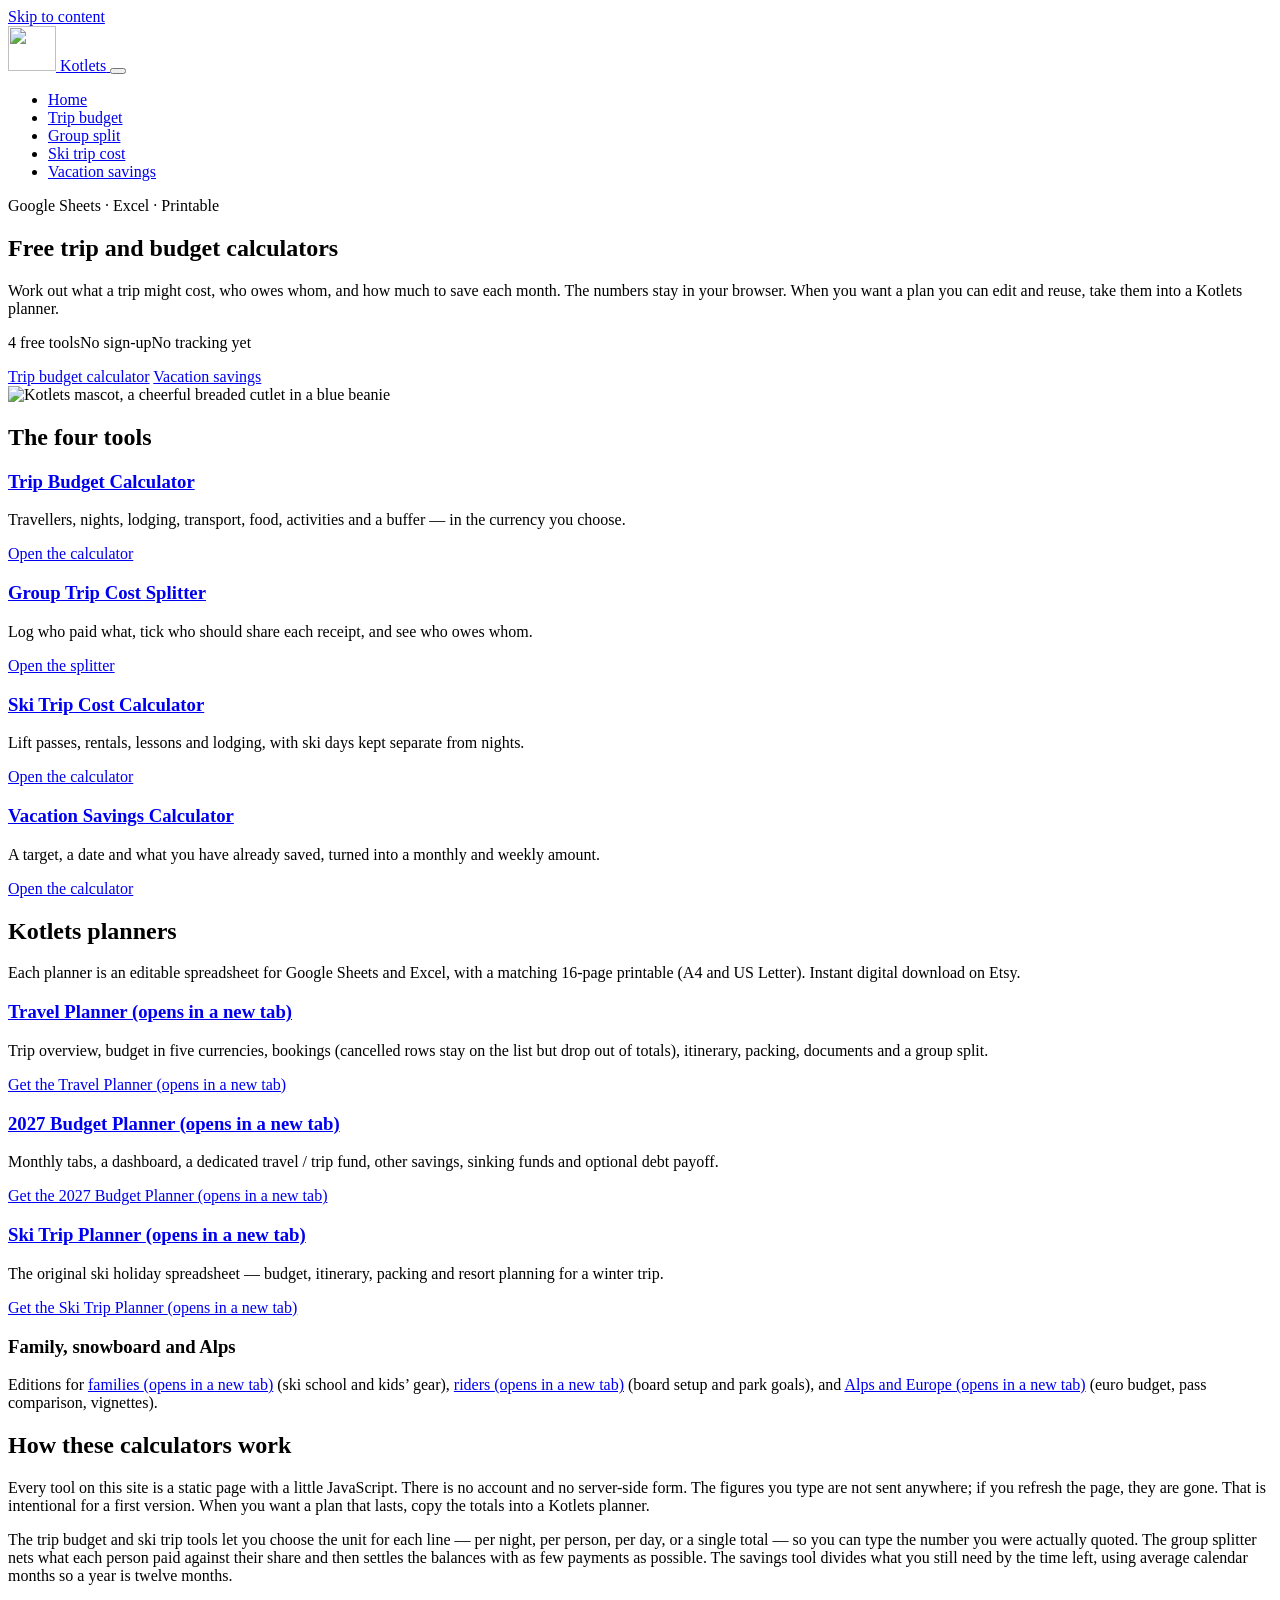
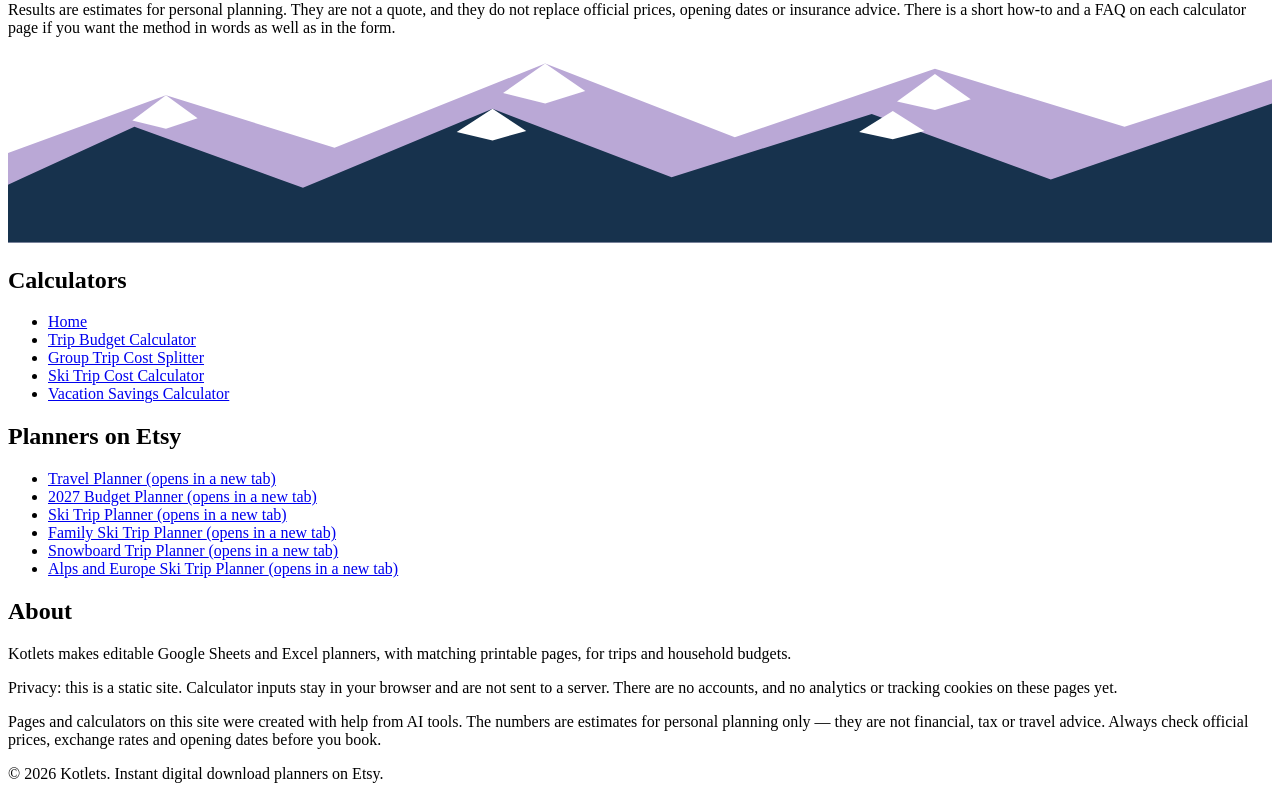
==== index.html @ e0bc7e10 "Publish Kotlets calculator site" ====
<!DOCTYPE html>
<html lang="en">
<head>
  <meta charset="utf-8">
  <meta name="viewport" content="width=device-width, initial-scale=1">
  <title>Free Trip and Budget Calculators | Kotlets</title>
  <meta name="description" content="Free trip budget, group cost split, ski trip cost and vacation savings calculators from Kotlets, plus Google Sheets and Excel planners on Etsy.">
  <link rel="canonical" href="https://mozght.github.io/kotlets/">
  <meta name="robots" content="index,follow">
  <meta name="theme-color" content="#17324D">
  <meta property="og:type" content="website">
  <meta property="og:site_name" content="Kotlets">
  <meta property="og:title" content="Free Trip and Budget Calculators | Kotlets">
  <meta property="og:description" content="Free trip budget, group cost split, ski trip cost and vacation savings calculators from Kotlets, plus Google Sheets and Excel planners on Etsy.">
  <meta property="og:url" content="https://mozght.github.io/kotlets/">
  <meta property="og:image" content="https://mozght.github.io/kotlets/img/og-image.png">
  <meta property="og:image:width" content="1200">
  <meta property="og:image:height" content="630">
  <meta name="twitter:card" content="summary_large_image">
  <meta name="twitter:title" content="Free Trip and Budget Calculators | Kotlets">
  <meta name="twitter:description" content="Free trip budget, group cost split, ski trip cost and vacation savings calculators from Kotlets, plus Google Sheets and Excel planners on Etsy.">
  <meta name="twitter:image" content="https://mozght.github.io/kotlets/img/og-image.png">
  <link rel="icon" href="img/favicon-32.png" type="image/png" sizes="32x32">
  <link rel="icon" href="img/favicon.png" type="image/png" sizes="48x48">
  <link rel="apple-touch-icon" href="img/apple-touch-icon.png">
  <link rel="stylesheet" href="css/styles.css">
  <script type="application/ld+json">{"@context": "https://schema.org", "@graph": [{"@type": "Organization", "@id": "https://mozght.github.io/kotlets/#org", "name": "Kotlets", "url": "https://mozght.github.io/kotlets/", "logo": "https://mozght.github.io/kotlets/img/logo.png", "description": "Digital travel and budget planners for Google Sheets and Excel, plus free trip calculators."}, {"@type": "WebSite", "@id": "https://mozght.github.io/kotlets/#site", "url": "https://mozght.github.io/kotlets/", "name": "Kotlets", "publisher": {"@id": "https://mozght.github.io/kotlets/#org"}}, {"@type": "CollectionPage", "@id": "https://mozght.github.io/kotlets/#home", "name": "Free trip and budget calculators", "url": "https://mozght.github.io/kotlets/", "isPartOf": {"@id": "https://mozght.github.io/kotlets/#site"}}]}</script>
</head>
<body>
  <a class="skip" href="#content">Skip to content</a>
  <div class="topbar" aria-hidden="true"></div>
  <header class="site-header">
    <div class="header-inner">
      <a class="brand" href="index.html">
        <img src="img/mascot.png" width="48" height="45" alt="">
        <span class="brand-name">Kotlets</span>
      </a>
      <button class="nav-toggle" type="button" aria-controls="site-nav" aria-expanded="false" aria-label="Open menu">
        <span class="bars" aria-hidden="true"></span>
      </button>
      <nav class="nav" id="site-nav" aria-label="Primary">
        <ul><li><a href="index.html" aria-current="page">Home</a></li><li><a href="trip-budget-calculator.html">Trip budget</a></li><li><a href="group-trip-cost-splitter.html">Group split</a></li><li><a href="ski-trip-cost-calculator.html">Ski trip cost</a></li><li><a href="vacation-savings-calculator.html">Vacation savings</a></li></ul>
      </nav>
    </div>
  </header>

  <main id="content">
    <section class="hero wrap">
      <div class="hero-grid">
        <div>
          <p class="kicker">Google Sheets · Excel · Printable</p>
          <h1>Free trip and budget calculators</h1>
          <p class="lede">Work out what a trip might cost, who owes whom, and how much to save each month. The numbers stay in your browser. When you want a plan you can edit and reuse, take them into a Kotlets planner.</p>
          <p><span class="pill">4 free tools</span><span class="pill navy">No sign-up</span><span class="pill line">No tracking yet</span></p>
          <div class="btn-row">
            <a class="btn" href="trip-budget-calculator.html">Trip budget calculator</a>
            <a class="btn btn-ghost" href="vacation-savings-calculator.html">Vacation savings</a>
          </div>
        </div>
        <div>
          <img class="mascot" src="img/mascot.png" width="230" height="218" alt="Kotlets mascot, a cheerful breaded cutlet in a blue beanie">
        </div>
      </div>
    </section>

    <section class="wrap tools" aria-labelledby="tools-h">
      <h2 id="tools-h">The four tools</h2>
      <div class="grid tools">
        <article class="card tool-card">
          <h3><a href="trip-budget-calculator.html">Trip Budget Calculator</a></h3>
          <p>Travellers, nights, lodging, transport, food, activities and a buffer — in the currency you choose.</p>
          <a class="btn" href="trip-budget-calculator.html">Open the calculator</a>
        </article>
        <article class="card tool-card alt">
          <h3><a href="group-trip-cost-splitter.html">Group Trip Cost Splitter</a></h3>
          <p>Log who paid what, tick who should share each receipt, and see who owes whom.</p>
          <a class="btn" href="group-trip-cost-splitter.html">Open the splitter</a>
        </article>
        <article class="card tool-card">
          <h3><a href="ski-trip-cost-calculator.html">Ski Trip Cost Calculator</a></h3>
          <p>Lift passes, rentals, lessons and lodging, with ski days kept separate from nights.</p>
          <a class="btn" href="ski-trip-cost-calculator.html">Open the calculator</a>
        </article>
        <article class="card tool-card alt">
          <h3><a href="vacation-savings-calculator.html">Vacation Savings Calculator</a></h3>
          <p>A target, a date and what you have already saved, turned into a monthly and weekly amount.</p>
          <a class="btn" href="vacation-savings-calculator.html">Open the calculator</a>
        </article>
      </div>
    </section>

    <section class="wrap showcase" aria-labelledby="planners-h">
      <h2 id="planners-h">Kotlets planners</h2>
      <p class="lede">Each planner is an editable spreadsheet for Google Sheets and Excel, with a matching 16-page printable (A4 and US Letter). Instant digital download on Etsy.</p>
      <div class="grid showcase-grid">
        <article class="planner">
          <h3><a href="https://www.etsy.com/listing/4614671910/travel-planner-spreadsheet-google-sheets" rel="noopener" target="_blank">Travel Planner <span class="visually-hidden">(opens in a new tab)</span></a></h3>
          <p>Trip overview, budget in five currencies, bookings (cancelled rows stay on the list but drop out of totals), itinerary, packing, documents and a group split.</p>
          <a href="https://www.etsy.com/listing/4614671910/travel-planner-spreadsheet-google-sheets" rel="noopener" target="_blank">Get the Travel Planner <span class="visually-hidden">(opens in a new tab)</span></a>
        </article>
        <article class="planner">
          <h3><a href="https://www.etsy.com/listing/4614656729/2027-budget-planner-google-sheets-excel" rel="noopener" target="_blank">2027 Budget Planner <span class="visually-hidden">(opens in a new tab)</span></a></h3>
          <p>Monthly tabs, a dashboard, a dedicated travel / trip fund, other savings, sinking funds and optional debt payoff.</p>
          <a href="https://www.etsy.com/listing/4614656729/2027-budget-planner-google-sheets-excel" rel="noopener" target="_blank">Get the 2027 Budget Planner <span class="visually-hidden">(opens in a new tab)</span></a>
        </article>
        <article class="planner">
          <h3><a href="https://www.etsy.com/listing/4603663745" rel="noopener" target="_blank">Ski Trip Planner <span class="visually-hidden">(opens in a new tab)</span></a></h3>
          <p>The original ski holiday spreadsheet — budget, itinerary, packing and resort planning for a winter trip.</p>
          <a href="https://www.etsy.com/listing/4603663745" rel="noopener" target="_blank">Get the Ski Trip Planner <span class="visually-hidden">(opens in a new tab)</span></a>
        </article>
        <article class="planner">
          <h3>Family, snowboard and Alps</h3>
          <p>Editions for <a href="https://www.etsy.com/listing/4604086456" rel="noopener" target="_blank">families <span class="visually-hidden">(opens in a new tab)</span></a> (ski school and kids’ gear), <a href="https://www.etsy.com/listing/4604087324" rel="noopener" target="_blank">riders <span class="visually-hidden">(opens in a new tab)</span></a> (board setup and park goals), and <a href="https://www.etsy.com/listing/4604064801" rel="noopener" target="_blank">Alps and Europe <span class="visually-hidden">(opens in a new tab)</span></a> (euro budget, pass comparison, vignettes).</p>
        </article>
      </div>
    </section>

    <article class="prose">
      <h2>How these calculators work</h2>
      <p>Every tool on this site is a static page with a little JavaScript. There is no account and no server-side form. The figures you type are not sent anywhere; if you refresh the page, they are gone. That is intentional for a first version. When you want a plan that lasts, copy the totals into a Kotlets planner.</p>
      <p>The trip budget and ski trip tools let you choose the unit for each line — per night, per person, per day, or a single total — so you can type the number you were actually quoted. The group splitter nets what each person paid against their share and then settles the balances with as few payments as possible. The savings tool divides what you still need by the time left, using average calendar months so a year is twelve months.</p>
      <p>Results are estimates for personal planning. They are not a quote, and they do not replace official prices, opening dates or insurance advice. There is a short how-to and a FAQ on each calculator page if you want the method in words as well as in the form.</p>
    </article>
  </main>

  <footer class="site-footer">
    <svg class="mtn" viewBox="0 0 1200 180" xmlns="http://www.w3.org/2000/svg" aria-hidden="true" focusable="false" preserveAspectRatio="none">
  <path fill="#BAA8D6" d="M0 180V95l150-55 160 50 200-80 180 70 190-65 180 55 140-45V180Z"/>
  <path fill="#17324D" d="M0 180V125l120-55 160 58 180-75 170 65 190-60 170 62 210-72V180Z"/>
  <path fill="#fff" d="M150 40l-32 24 32 8 30-10zM510 10l-40 28 40 10 38-12zM880 20l-36 26 36 8 34-10zM460 53l-34 22 34 8 32-9zM840 55l-32 20 32 7 30-8z"/>
</svg>
    <div class="foot-body">
      <div class="foot-inner">
        <div class="foot-grid">
          <div>
            <h2>Calculators</h2>
            <ul><li><a href="index.html">Home</a></li><li><a href="trip-budget-calculator.html">Trip Budget Calculator</a></li><li><a href="group-trip-cost-splitter.html">Group Trip Cost Splitter</a></li><li><a href="ski-trip-cost-calculator.html">Ski Trip Cost Calculator</a></li><li><a href="vacation-savings-calculator.html">Vacation Savings Calculator</a></li></ul>
          </div>
          <div>
            <h2>Planners on Etsy</h2>
            <ul>
              <li><a href="https://www.etsy.com/listing/4614671910/travel-planner-spreadsheet-google-sheets" rel="noopener" target="_blank">Travel Planner <span class="visually-hidden">(opens in a new tab)</span></a></li>
              <li><a href="https://www.etsy.com/listing/4614656729/2027-budget-planner-google-sheets-excel" rel="noopener" target="_blank">2027 Budget Planner <span class="visually-hidden">(opens in a new tab)</span></a></li>
              <li><a href="https://www.etsy.com/listing/4603663745" rel="noopener" target="_blank">Ski Trip Planner <span class="visually-hidden">(opens in a new tab)</span></a></li>
              <li><a href="https://www.etsy.com/listing/4604086456" rel="noopener" target="_blank">Family Ski Trip Planner <span class="visually-hidden">(opens in a new tab)</span></a></li>
              <li><a href="https://www.etsy.com/listing/4604087324" rel="noopener" target="_blank">Snowboard Trip Planner <span class="visually-hidden">(opens in a new tab)</span></a></li>
              <li><a href="https://www.etsy.com/listing/4604064801" rel="noopener" target="_blank">Alps and Europe Ski Trip Planner <span class="visually-hidden">(opens in a new tab)</span></a></li>
            </ul>
          </div>
          <div>
            <h2>About</h2>
            <p class="fine" style="margin-top:0">Kotlets makes editable Google Sheets and Excel planners, with matching printable pages, for trips and household budgets.</p>
          </div>
        </div>
        <p class="fine" id="privacy">Privacy: this is a static site. Calculator inputs stay in your browser and are not sent to a server. There are no accounts, and no analytics or tracking cookies on these pages yet.</p>
        <p class="fine">Pages and calculators on this site were created with help from AI tools. The numbers are estimates for personal planning only — they are not financial, tax or travel advice. Always check official prices, exchange rates and opening dates before you book.</p>
        <p class="copy">© <span id="year">2026</span> Kotlets. Instant digital download planners on Etsy.</p>
      </div>
    </div>
  </footer>
  <script src="js/calc.js" defer></script>
  <script src="js/app.js" defer></script>
</body>
</html>
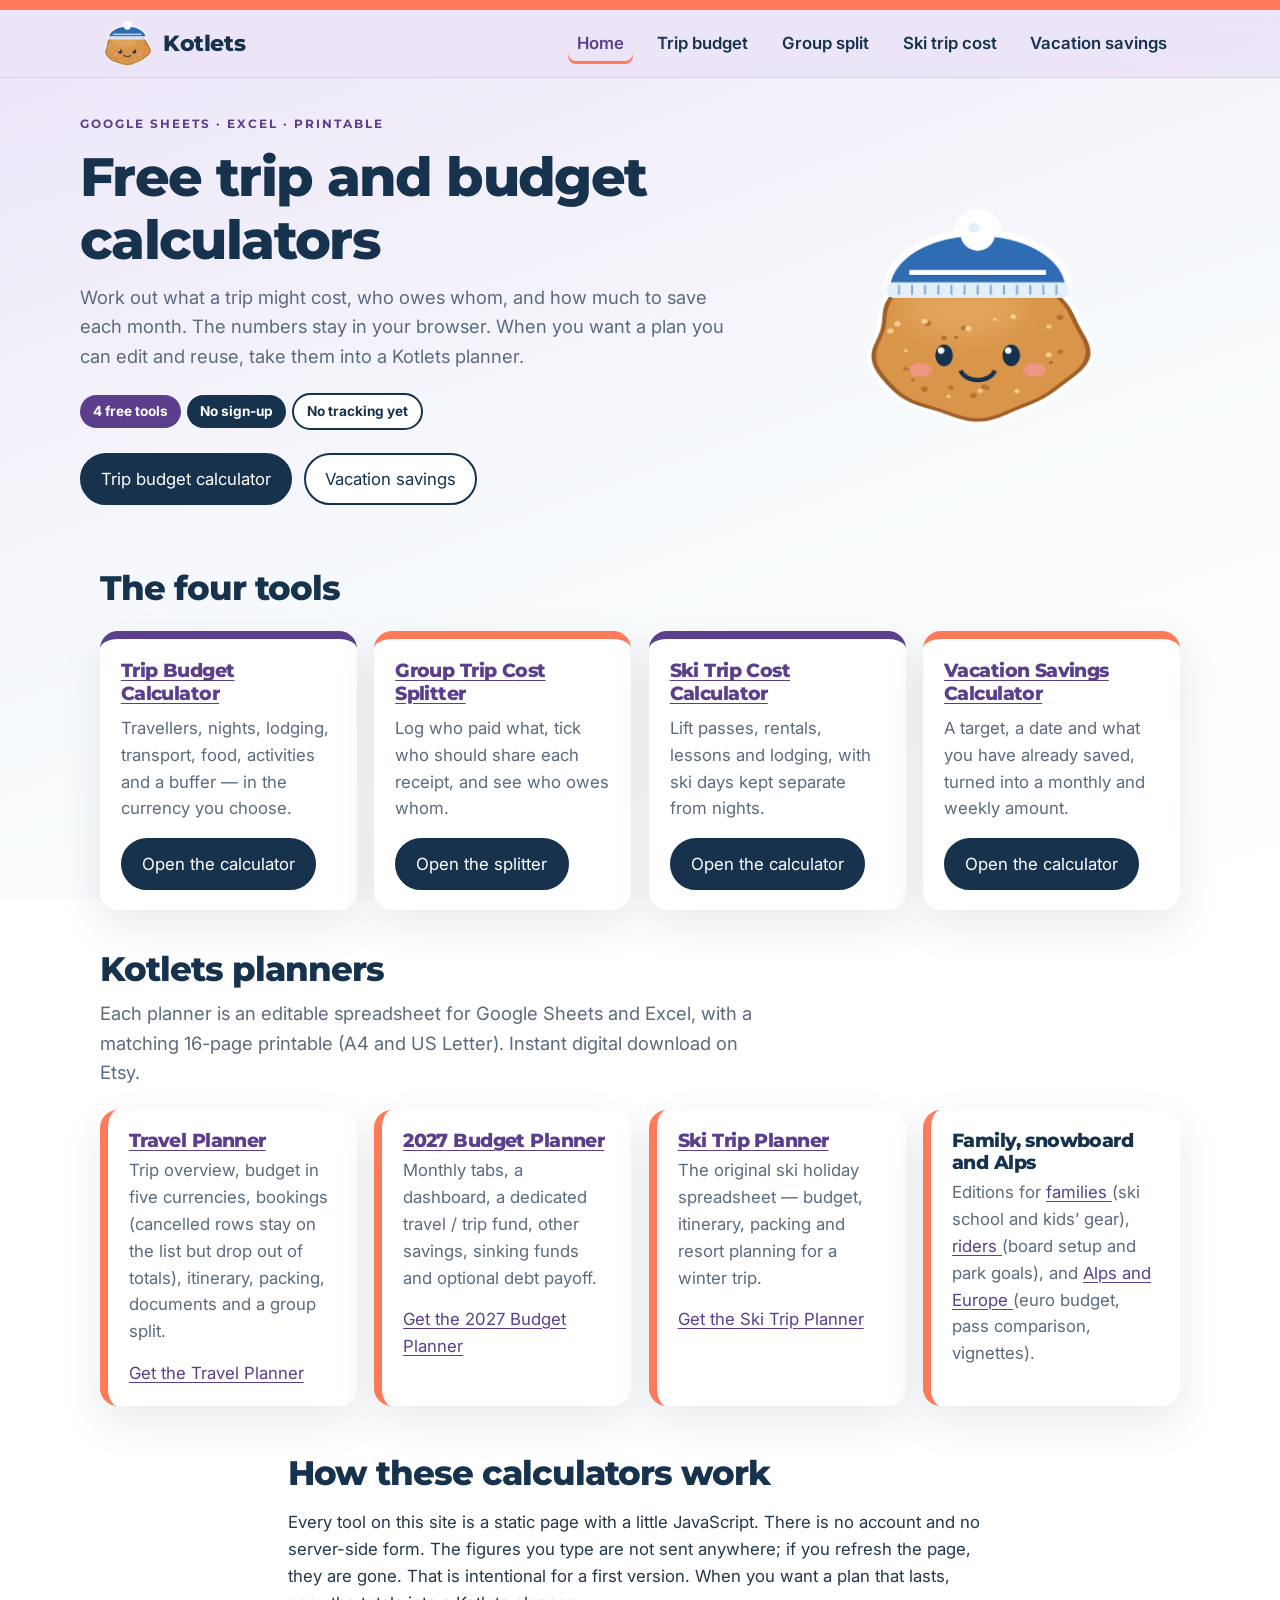
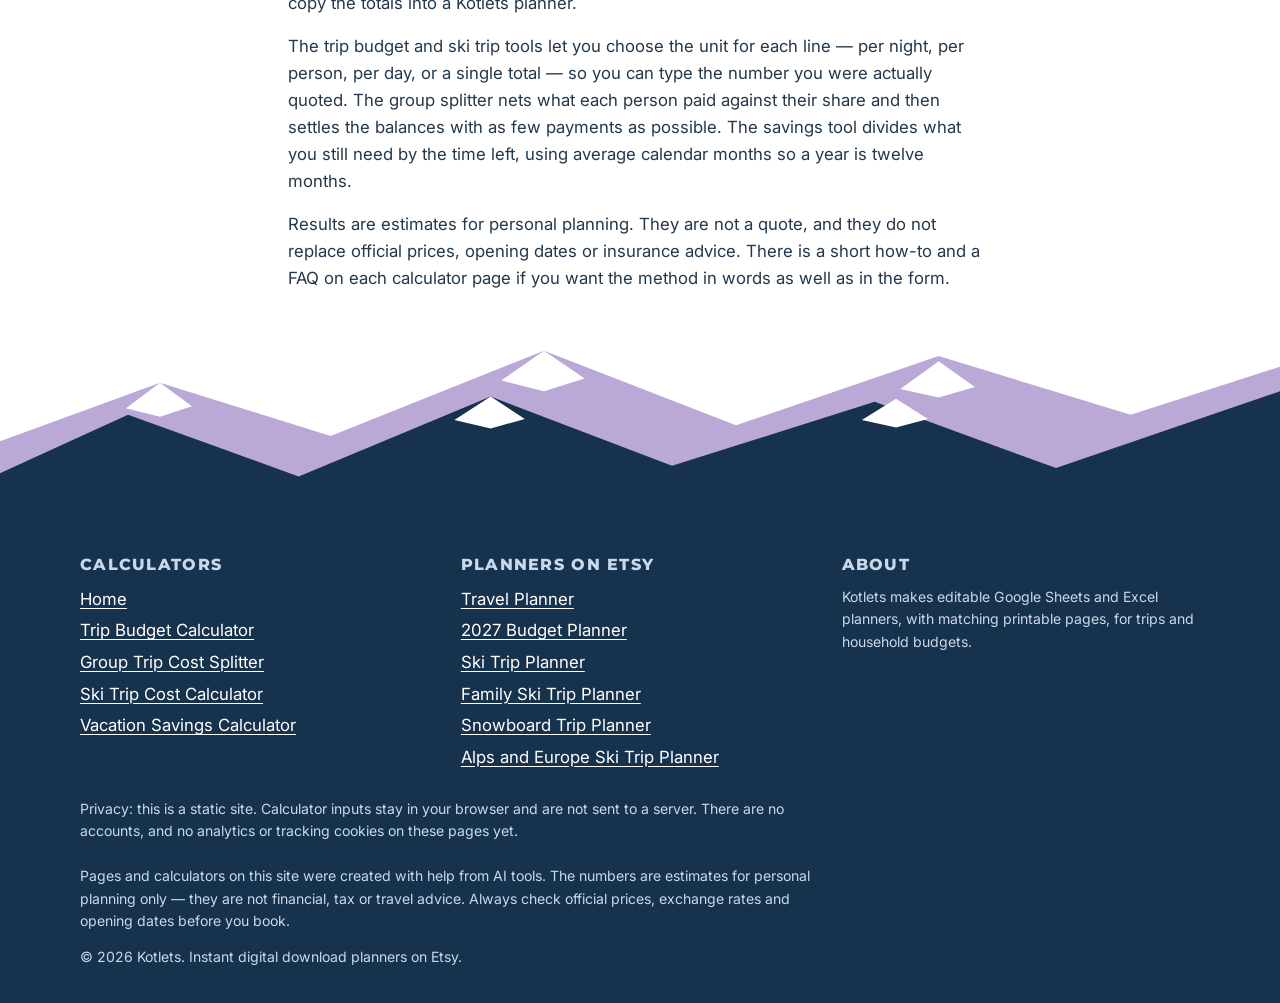
==== commit 38a67a48: "Switch to downloadplanner.com" ====
--- a/index.html
+++ b/index.html
@@ -5,26 +5,26 @@
   <meta name="viewport" content="width=device-width, initial-scale=1">
   <title>Free Trip and Budget Calculators | Kotlets</title>
   <meta name="description" content="Free trip budget, group cost split, ski trip cost and vacation savings calculators from Kotlets, plus Google Sheets and Excel planners on Etsy.">
-  <link rel="canonical" href="https://mozght.github.io/kotlets/">
+  <link rel="canonical" href="https://downloadplanner.com/">
   <meta name="robots" content="index,follow">
   <meta name="theme-color" content="#17324D">
   <meta property="og:type" content="website">
   <meta property="og:site_name" content="Kotlets">
   <meta property="og:title" content="Free Trip and Budget Calculators | Kotlets">
   <meta property="og:description" content="Free trip budget, group cost split, ski trip cost and vacation savings calculators from Kotlets, plus Google Sheets and Excel planners on Etsy.">
-  <meta property="og:url" content="https://mozght.github.io/kotlets/">
-  <meta property="og:image" content="https://mozght.github.io/kotlets/img/og-image.png">
+  <meta property="og:url" content="https://downloadplanner.com/">
+  <meta property="og:image" content="https://downloadplanner.com/img/og-image.png">
   <meta property="og:image:width" content="1200">
   <meta property="og:image:height" content="630">
   <meta name="twitter:card" content="summary_large_image">
   <meta name="twitter:title" content="Free Trip and Budget Calculators | Kotlets">
   <meta name="twitter:description" content="Free trip budget, group cost split, ski trip cost and vacation savings calculators from Kotlets, plus Google Sheets and Excel planners on Etsy.">
-  <meta name="twitter:image" content="https://mozght.github.io/kotlets/img/og-image.png">
+  <meta name="twitter:image" content="https://downloadplanner.com/img/og-image.png">
   <link rel="icon" href="img/favicon-32.png" type="image/png" sizes="32x32">
   <link rel="icon" href="img/favicon.png" type="image/png" sizes="48x48">
   <link rel="apple-touch-icon" href="img/apple-touch-icon.png">
   <link rel="stylesheet" href="css/styles.css">
-  <script type="application/ld+json">{"@context": "https://schema.org", "@graph": [{"@type": "Organization", "@id": "https://mozght.github.io/kotlets/#org", "name": "Kotlets", "url": "https://mozght.github.io/kotlets/", "logo": "https://mozght.github.io/kotlets/img/logo.png", "description": "Digital travel and budget planners for Google Sheets and Excel, plus free trip calculators."}, {"@type": "WebSite", "@id": "https://mozght.github.io/kotlets/#site", "url": "https://mozght.github.io/kotlets/", "name": "Kotlets", "publisher": {"@id": "https://mozght.github.io/kotlets/#org"}}, {"@type": "CollectionPage", "@id": "https://mozght.github.io/kotlets/#home", "name": "Free trip and budget calculators", "url": "https://mozght.github.io/kotlets/", "isPartOf": {"@id": "https://mozght.github.io/kotlets/#site"}}]}</script>
+  <script type="application/ld+json">{"@context": "https://schema.org", "@graph": [{"@type": "Organization", "@id": "https://downloadplanner.com/#org", "name": "Kotlets", "url": "https://downloadplanner.com/", "logo": "https://downloadplanner.com/img/logo.png", "description": "Digital travel and budget planners for Google Sheets and Excel, plus free trip calculators."}, {"@type": "WebSite", "@id": "https://downloadplanner.com/#site", "url": "https://downloadplanner.com/", "name": "Kotlets", "publisher": {"@id": "https://downloadplanner.com/#org"}}, {"@type": "CollectionPage", "@id": "https://downloadplanner.com/#home", "name": "Free trip and budget calculators", "url": "https://downloadplanner.com/", "isPartOf": {"@id": "https://downloadplanner.com/#site"}}]}</script>
 </head>
 <body>
   <a class="skip" href="#content">Skip to content</a>
--- a/css/styles.css
+++ b/css/styles.css
@@ -0,0 +1,279 @@
+/* Kotlets — shop-standard listing palette, mobile first */
+:root{
+  --navy:#17324D;
+  --coral:#FF7A59;
+  --purple:#5B3F8C;
+  --lavender:#ECE4F7;
+  --pale:#F7FAFC;
+  --white:#fff;
+  --muted:#5A6B7D;
+  --gold:#C79212;
+  --line:#C9D9EA;
+  --card:#fff;
+  --shadow:0 16px 40px rgba(23,50,77,.10);
+  --max:1120px;
+  --sans:Inter,system-ui,-apple-system,Segoe UI,Roboto,sans-serif;
+  --display:Montserrat,Inter,system-ui,sans-serif;
+  --focus:0 0 0 3px #fff,0 0 0 6px var(--purple);
+}
+*{box-sizing:border-box}
+html{scroll-behavior:smooth}
+html,body{margin:0;padding:0}
+body{
+  font-family:var(--sans);
+  color:var(--navy);
+  background:linear-gradient(160deg,var(--lavender) 0%,var(--pale) 52%,var(--white) 100%);
+  background-attachment:fixed;
+  line-height:1.6;
+  min-height:100vh;
+  font-size:1.05rem;
+}
+img{max-width:100%;height:auto;display:block}
+a{color:var(--purple);text-underline-offset:3px}
+a:hover{color:var(--navy)}
+:focus-visible{outline:3px solid var(--purple);outline-offset:3px}
+.skip{
+  position:absolute;left:-999px;top:0;background:var(--navy);color:#fff;
+  padding:.75rem 1rem;z-index:1000
+}
+.skip:focus{left:1rem;top:1rem}
+
+/* Header */
+.topbar{height:10px;background:var(--coral)}
+.site-header{
+  position:sticky;top:0;z-index:50;
+  background:rgba(236,228,247,.92);
+  backdrop-filter:blur(10px);
+  border-bottom:1px solid rgba(91,63,140,.12);
+}
+.header-inner{
+  max-width:var(--max);margin:0 auto;padding:.7rem 1.25rem;
+  display:flex;align-items:center;justify-content:space-between;gap:1rem;
+}
+.brand{display:flex;align-items:center;gap:.7rem;text-decoration:none;color:var(--navy)}
+.brand img{width:48px;height:45px;object-fit:contain}
+.brand-name{font-family:var(--display);font-weight:800;font-size:1.35rem;letter-spacing:-.02em}
+.nav-toggle{
+  display:inline-flex;align-items:center;justify-content:center;
+  width:44px;height:44px;border:2px solid var(--navy);border-radius:10px;
+  background:#fff;color:var(--navy);cursor:pointer;
+}
+.nav-toggle .bars{display:block;width:18px;height:2px;background:currentColor;position:relative}
+.nav-toggle .bars:before,.nav-toggle .bars:after{
+  content:"";position:absolute;left:0;width:18px;height:2px;background:currentColor
+}
+.nav-toggle .bars:before{top:-6px}
+.nav-toggle .bars:after{top:6px}
+.nav{display:none;position:absolute;left:0;right:0;top:100%;
+  background:#fff;border-bottom:1px solid var(--line);padding:.5rem 1.25rem 1rem;
+  box-shadow:var(--shadow)
+}
+.nav.is-open{display:block}
+.nav ul{list-style:none;margin:0;padding:0;display:flex;flex-direction:column;gap:.25rem}
+.nav a{
+  display:block;padding:.6rem .4rem;text-decoration:none;color:var(--navy);
+  font-weight:600;border-radius:8px
+}
+.nav a:hover{background:var(--lavender);color:var(--purple)}
+.nav a[aria-current="page"]{color:var(--purple);box-shadow:inset 0 -3px 0 var(--coral)}
+
+/* Layout */
+.wrap{max-width:var(--max);margin:0 auto;padding:0 1.25rem}
+.hero{padding:2.2rem 0 1.5rem}
+.kicker{
+  font-family:var(--display);font-weight:700;letter-spacing:.16em;
+  color:var(--purple);font-size:.78rem;text-transform:uppercase;margin:0 0 .8rem
+}
+h1,h2,h3{font-family:var(--display);font-weight:800;line-height:1.15;letter-spacing:-.03em;margin:0 0 .7rem}
+h1{font-size:clamp(2rem,6vw,3.4rem);color:var(--navy)}
+h2{font-size:clamp(1.5rem,3.5vw,2.1rem)}
+h3{font-size:1.2rem}
+.lede{font-size:1.15rem;color:var(--muted);max-width:42rem;margin:0 0 1.4rem}
+.hero-grid{display:grid;gap:1.5rem;align-items:center}
+.mascot{width:180px;height:auto;margin:0 auto}
+.pill{
+  display:inline-block;background:var(--purple);color:#fff;font-weight:700;
+  padding:.35rem .8rem;border-radius:999px;font-size:.85rem;margin:0 .4rem .4rem 0
+}
+.pill.navy{background:var(--navy)}
+.pill.line{background:#fff;color:var(--navy);border:2px solid var(--navy)}
+
+/* Cards & buttons */
+.btn{
+  display:inline-flex;align-items:center;justify-content:center;gap:.4rem;
+  background:var(--navy);color:#fff;text-decoration:none;font-weight:700;
+  padding:.85rem 1.2rem;border-radius:999px;border:2px solid var(--navy);
+  cursor:pointer;font:inherit;line-height:1.2
+}
+.btn:hover{background:#0f2233;color:#fff}
+.btn-ghost{background:#fff;color:var(--navy)}
+.btn-ghost:hover{background:var(--lavender);color:var(--navy)}
+.btn-row{display:flex;flex-wrap:wrap;gap:.7rem;margin:1rem 0}
+.card{
+  background:var(--card);border-radius:18px;box-shadow:var(--shadow);
+  padding:1.25rem 1.3rem;border-top:8px solid var(--purple)
+}
+.card.alt{border-top-color:var(--coral)}
+.grid{display:grid;gap:1.1rem}
+.tools{margin-top:1.5rem;margin-bottom:2.5rem}
+.tool-card h2{font-size:1.3rem;margin-bottom:.35rem}
+.tool-card p{margin:0 0 1rem;color:var(--muted)}
+.showcase{margin-top:2rem;margin-bottom:3rem}
+.planner{
+  background:#fff;border-radius:18px;padding:1.2rem 1.3rem;
+  box-shadow:var(--shadow);border-left:8px solid var(--coral)
+}
+.planner h3{margin-bottom:.35rem}
+.planner p{margin:0 0 .9rem;color:var(--muted)}
+
+/* Calculator */
+.calc-layout{display:grid;gap:1.25rem;margin:0 0 2.5rem}
+.panel{
+  background:#fff;border-radius:18px;box-shadow:var(--shadow);
+  padding:1.2rem 1.15rem;border:1px solid var(--line)
+}
+.panel h2{font-size:1.25rem}
+.fields{display:grid;gap:.9rem}
+.field{display:flex;flex-direction:column;gap:.3rem}
+.field-row{display:grid;gap:.7rem}
+label,fieldset legend{font-weight:600;font-size:.95rem}
+.hint{font-size:.85rem;color:var(--muted);font-weight:400}
+input[type="number"],input[type="text"],input[type="date"],select,textarea{
+  font:inherit;padding:.65rem .7rem;border:2px solid var(--line);border-radius:10px;
+  background:#fff;color:var(--navy);width:100%;min-height:44px
+}
+input:focus,select:focus,textarea:focus{border-color:var(--purple)}
+fieldset{border:0;padding:0;margin:0}
+.results{
+  background:var(--navy);color:#fff;border-radius:18px;padding:1.3rem 1.2rem;
+  box-shadow:var(--shadow)
+}
+.results h2{color:#fff}
+.results .big{font-family:var(--display);font-weight:800;font-size:clamp(1.8rem,5vw,2.6rem);margin:.2rem 0}
+.results .gold{color:var(--gold)}
+.results table{width:100%;border-collapse:collapse;margin:1rem 0;font-size:.95rem}
+.results th,.results td{text-align:left;padding:.4rem 0;border-bottom:1px solid rgba(255,255,255,.15)}
+.results th{font-weight:600;color:#c9d9ea}
+.settle li{margin:.35rem 0}
+.callout{
+  background:var(--navy);color:#fff;border-radius:14px;padding:1rem 1.1rem;
+  border-left:8px solid var(--coral);margin:1rem 0
+}
+.callout a{color:#fff}
+.cta-box{
+  background:#fff;border-radius:18px;padding:1.4rem 1.3rem;margin-top:1.5rem;margin-bottom:2.5rem;
+  box-shadow:var(--shadow);border-top:8px solid var(--coral)
+}
+.cta-box p{color:var(--muted)}
+
+/* Prose / FAQ */
+.prose{max-width:44rem;margin:0 auto 3rem}
+.prose h2{margin:2rem 0 .8rem}
+.prose h3{margin:1.4rem 0 .5rem}
+.prose p,.prose li{color:#24384b}
+.prose ul,.prose ol{padding-left:1.2rem}
+.faq{margin-top:2rem;margin-bottom:3rem}
+.faq details{
+  background:#fff;border-radius:14px;padding:.2rem 1rem;margin:0 0 .7rem;
+  box-shadow:0 8px 24px rgba(23,50,77,.08)
+}
+.faq summary{
+  cursor:pointer;font-weight:700;padding:.85rem 0;list-style:none;
+  display:flex;justify-content:space-between;align-items:center;gap:1rem
+}
+.faq summary::-webkit-details-marker{display:none}
+.faq summary:after{content:"+";color:var(--purple);font-size:1.3rem;font-weight:700}
+.faq details[open] summary:after{content:"–"}
+.faq details p{margin:0 0 1rem;color:var(--muted)}
+
+/* People / expenses editor */
+.stack{display:grid;gap:.7rem}
+.row-card{
+  display:grid;gap:.5rem;background:var(--pale);border-radius:12px;padding:.8rem;
+  border:1px solid var(--line)
+}
+.row-card .del{justify-self:start}
+.checks{display:flex;flex-wrap:wrap;gap:.4rem .8rem}
+.checks label{font-weight:500;display:flex;align-items:center;gap:.35rem}
+
+/* Footer + mountains */
+.site-footer{position:relative;color:#fff;margin-top:3rem}
+.mtn{display:block;width:100%;height:auto;vertical-align:bottom}
+.foot-body{background:var(--navy);padding:1.5rem 1.25rem 2.2rem}
+.foot-inner{max-width:var(--max);margin:0 auto}
+.foot-grid{display:grid;gap:1.4rem}
+.site-footer a{color:#fff}
+.site-footer h2{font-size:1rem;letter-spacing:.08em;text-transform:uppercase;color:#c9d9ea}
+.site-footer ul{list-style:none;margin:.3rem 0 0;padding:0}
+.site-footer li{margin:.3rem 0}
+.fine{font-size:.88rem;color:#c9d9ea;margin:1.4rem 0 0;max-width:46rem}
+.copy{margin:.8rem 0 0;font-size:.88rem;color:#c9d9ea}
+
+.related{margin-bottom:3rem}
+.related ul{list-style:none;padding:0;margin:0;display:grid;gap:.7rem}
+.related a{
+  display:block;background:#fff;border-radius:14px;padding:1rem 1.1rem;
+  text-decoration:none;color:var(--navy);font-weight:700;box-shadow:var(--shadow)
+}
+.related a:hover{border-left:6px solid var(--coral)}
+
+/* Keep main containers centered when a section also sets vertical margins */
+.wrap,.header-inner,.foot-inner{
+  margin-left:auto;
+  margin-right:auto;
+}
+
+@media (min-width:720px){
+  .nav-toggle{display:none}
+  .nav{display:block;position:static;background:transparent;border:0;padding:0;box-shadow:none}
+  .nav ul{flex-direction:row;gap:.2rem 1rem;flex-wrap:wrap;justify-content:flex-end}
+  .nav a{padding:.4rem .55rem}
+  .hero-grid{grid-template-columns:1.2fr .8fr}
+  .mascot{width:230px;margin-left:auto}
+  .grid-2,.tools,.showcase-grid,.field-row.two,.foot-grid{grid-template-columns:1fr 1fr}
+  .grid-3,.showcase-grid{grid-template-columns:1fr 1fr}
+  .calc-layout{grid-template-columns:1.15fr .85fr;align-items:start}
+  .results{position:sticky;top:5.5rem}
+}
+@media (min-width:960px){
+  .tools,.showcase-grid{grid-template-columns:repeat(4,1fr)}
+  .foot-grid{grid-template-columns:repeat(3,1fr)}
+  .grid-3{grid-template-columns:repeat(3,1fr)}
+  .field-row.three{grid-template-columns:repeat(3,1fr)}
+  .header-inner{padding:.7rem 1.5rem}
+}
+
+@media (prefers-reduced-motion:reduce){
+  html{scroll-behavior:auto}
+  *{transition:none!important}
+}
+@media print{
+  .topbar,.site-header,.site-footer,.cta-box,.btn,.nav-toggle,.related{display:none!important}
+  body{background:#fff}
+  .results{background:#fff;color:#000;box-shadow:none}
+  .results h2,.results .gold{color:#000}
+}
+.visually-hidden{
+  position:absolute!important;width:1px;height:1px;padding:0;margin:-1px;
+  overflow:hidden;clip:rect(0,0,0,0);white-space:nowrap;border:0
+}
+
+@font-face{
+  font-family:Inter;
+  src:url("../fonts/inter-var.woff") format("woff");
+  font-weight:100 900;
+  font-style:normal;
+  font-display:swap
+}
+@font-face{
+  font-family:Montserrat;
+  src:url("../fonts/montserrat-var.woff") format("woff");
+  font-weight:100 900;
+  font-style:normal;
+  font-display:swap
+}
+
+@media (max-width:719px){
+  .calc-layout{display:flex;flex-direction:column}
+  .calc-layout .results{order:-1;margin-bottom:.4rem;position:static}
+}
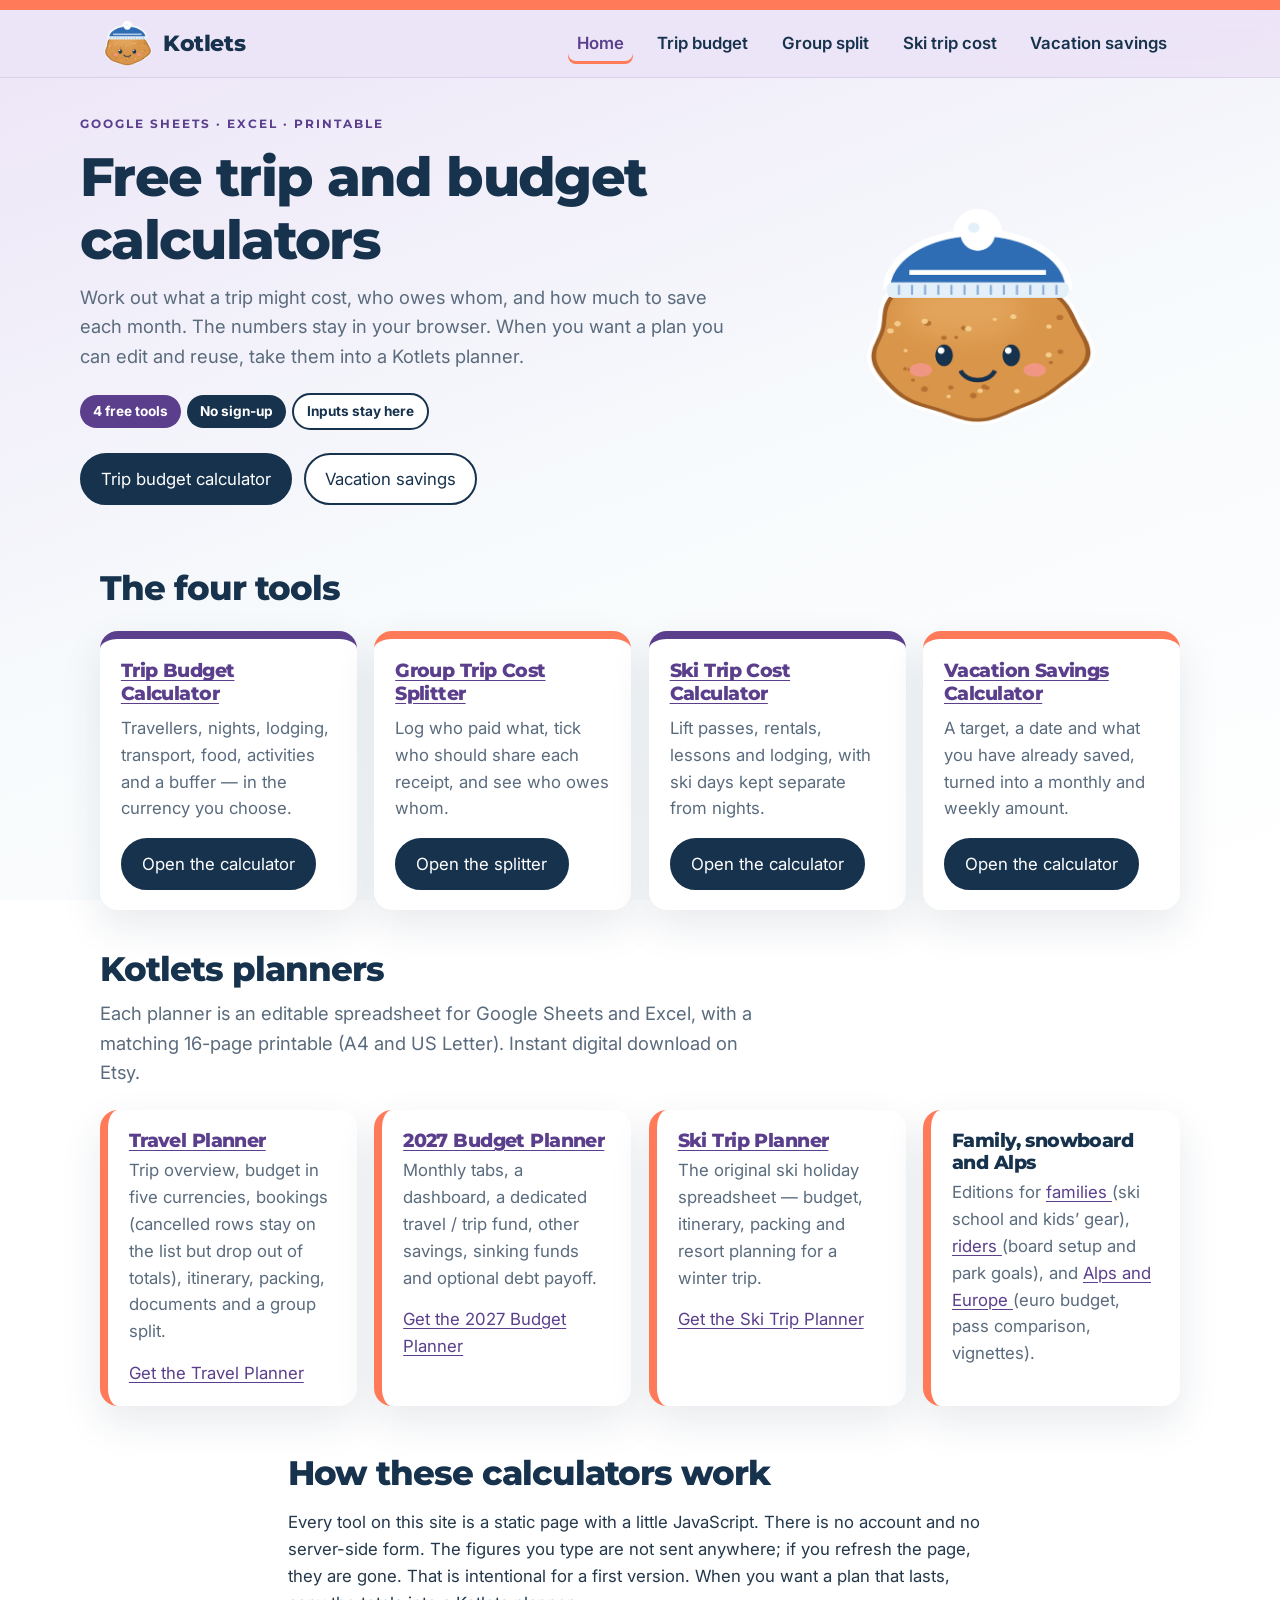
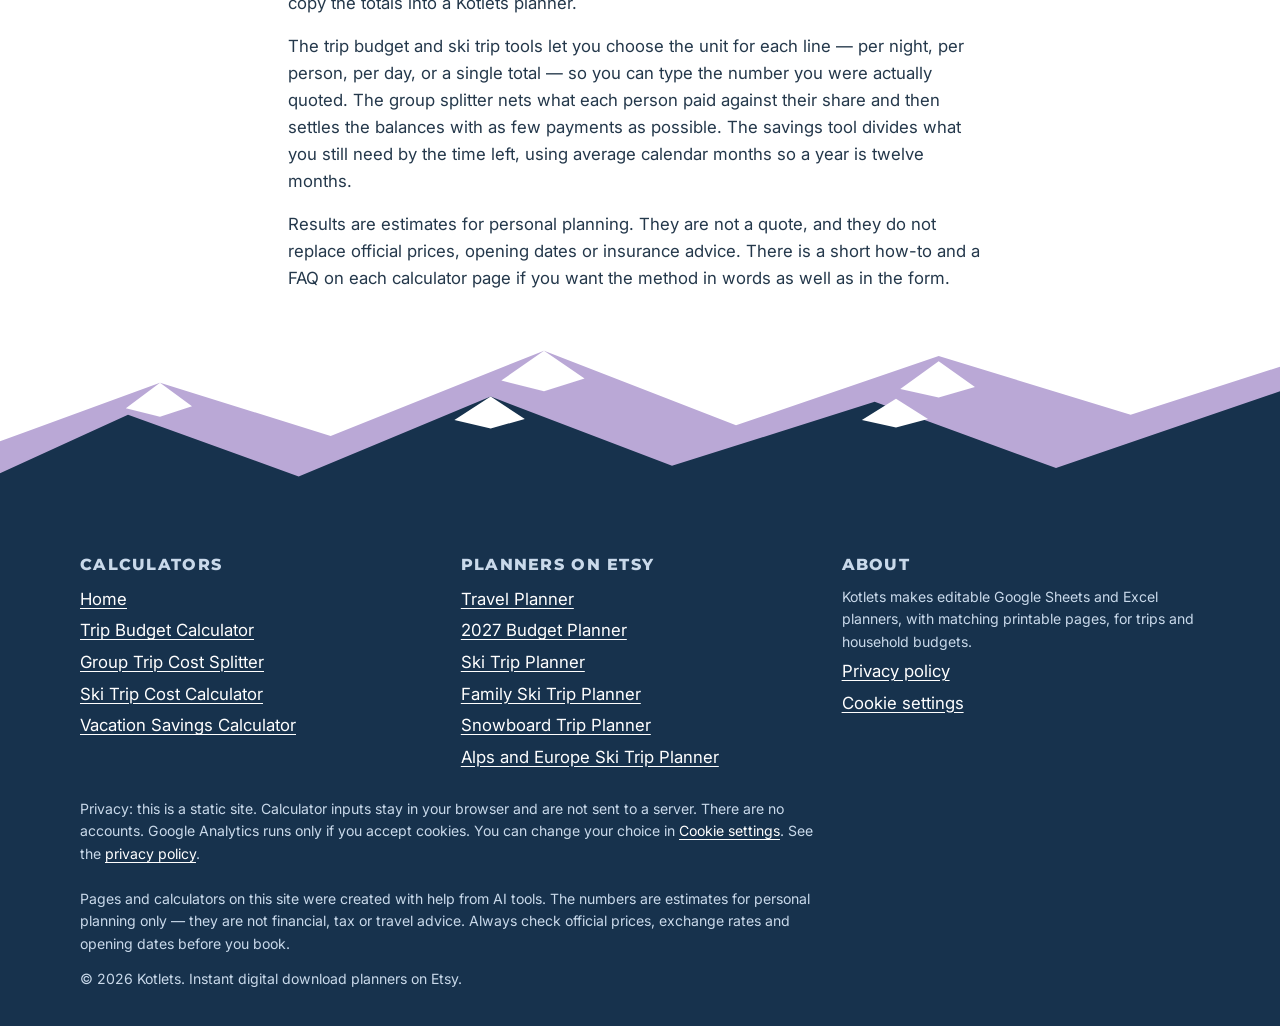
==== commit eea2a62f: "Add GA4 analytics and cookie consent" ====
--- a/index.html
+++ b/index.html
@@ -24,6 +24,7 @@
   <link rel="icon" href="img/favicon.png" type="image/png" sizes="48x48">
   <link rel="apple-touch-icon" href="img/apple-touch-icon.png">
   <link rel="stylesheet" href="css/styles.css">
+  <script src="js/analytics.js"></script>
   <script type="application/ld+json">{"@context": "https://schema.org", "@graph": [{"@type": "Organization", "@id": "https://downloadplanner.com/#org", "name": "Kotlets", "url": "https://downloadplanner.com/", "logo": "https://downloadplanner.com/img/logo.png", "description": "Digital travel and budget planners for Google Sheets and Excel, plus free trip calculators."}, {"@type": "WebSite", "@id": "https://downloadplanner.com/#site", "url": "https://downloadplanner.com/", "name": "Kotlets", "publisher": {"@id": "https://downloadplanner.com/#org"}}, {"@type": "CollectionPage", "@id": "https://downloadplanner.com/#home", "name": "Free trip and budget calculators", "url": "https://downloadplanner.com/", "isPartOf": {"@id": "https://downloadplanner.com/#site"}}]}</script>
 </head>
 <body>
@@ -51,7 +52,7 @@
           <p class="kicker">Google Sheets · Excel · Printable</p>
           <h1>Free trip and budget calculators</h1>
           <p class="lede">Work out what a trip might cost, who owes whom, and how much to save each month. The numbers stay in your browser. When you want a plan you can edit and reuse, take them into a Kotlets planner.</p>
-          <p><span class="pill">4 free tools</span><span class="pill navy">No sign-up</span><span class="pill line">No tracking yet</span></p>
+          <p><span class="pill">4 free tools</span><span class="pill navy">No sign-up</span><span class="pill line">Inputs stay here</span></p>
           <div class="btn-row">
             <a class="btn" href="trip-budget-calculator.html">Trip budget calculator</a>
             <a class="btn btn-ghost" href="vacation-savings-calculator.html">Vacation savings</a>
@@ -150,9 +151,13 @@
           <div>
             <h2>About</h2>
             <p class="fine" style="margin-top:0">Kotlets makes editable Google Sheets and Excel planners, with matching printable pages, for trips and household budgets.</p>
+            <ul>
+              <li><a href="privacy.html">Privacy policy</a></li>
+              <li><a href="privacy.html#cookies" class="js-cookie-settings">Cookie settings</a></li>
+            </ul>
           </div>
         </div>
-        <p class="fine" id="privacy">Privacy: this is a static site. Calculator inputs stay in your browser and are not sent to a server. There are no accounts, and no analytics or tracking cookies on these pages yet.</p>
+        <p class="fine" id="privacy">Privacy: this is a static site. Calculator inputs stay in your browser and are not sent to a server. There are no accounts. Google Analytics runs only if you accept cookies. You can change your choice in <a href="privacy.html#cookies" class="js-cookie-settings">Cookie settings</a>. See the <a href="privacy.html">privacy policy</a>.</p>
         <p class="fine">Pages and calculators on this site were created with help from AI tools. The numbers are estimates for personal planning only — they are not financial, tax or travel advice. Always check official prices, exchange rates and opening dates before you book.</p>
         <p class="copy">© <span id="year">2026</span> Kotlets. Instant digital download planners on Etsy.</p>
       </div>
